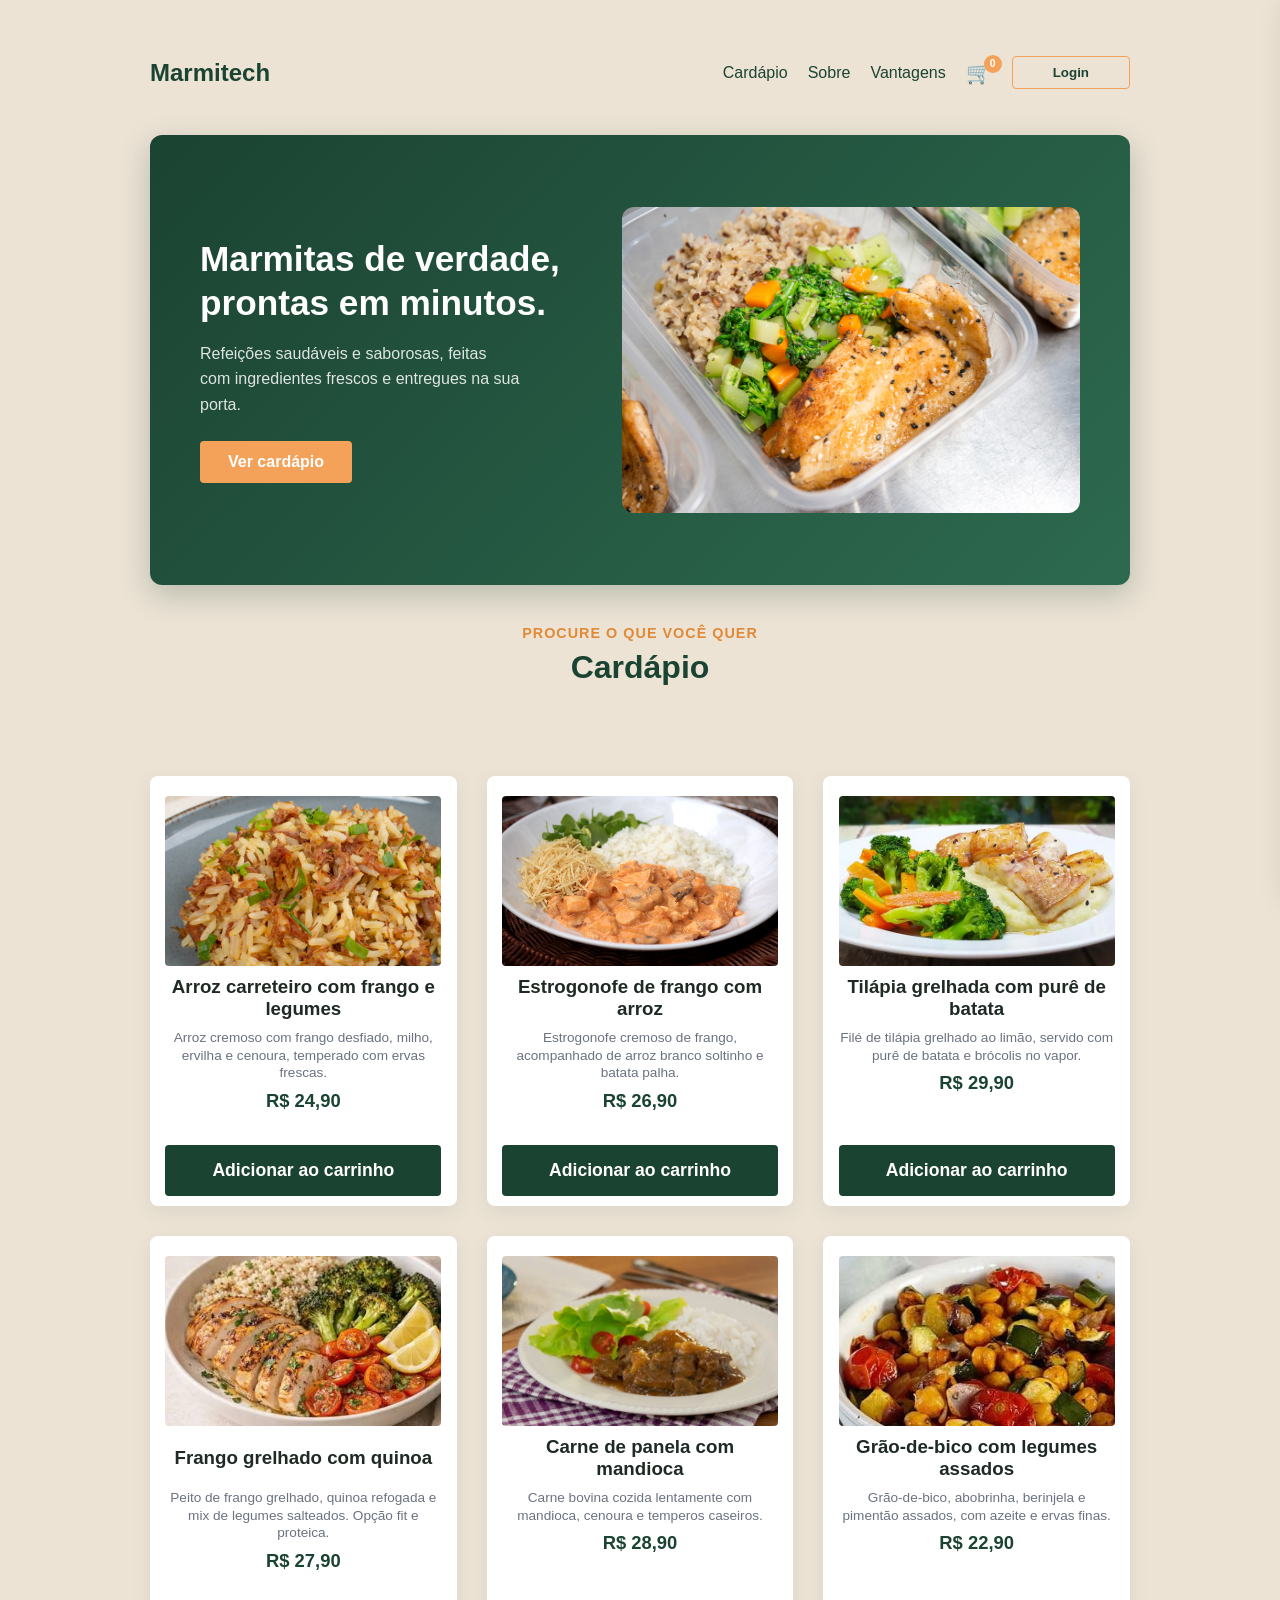
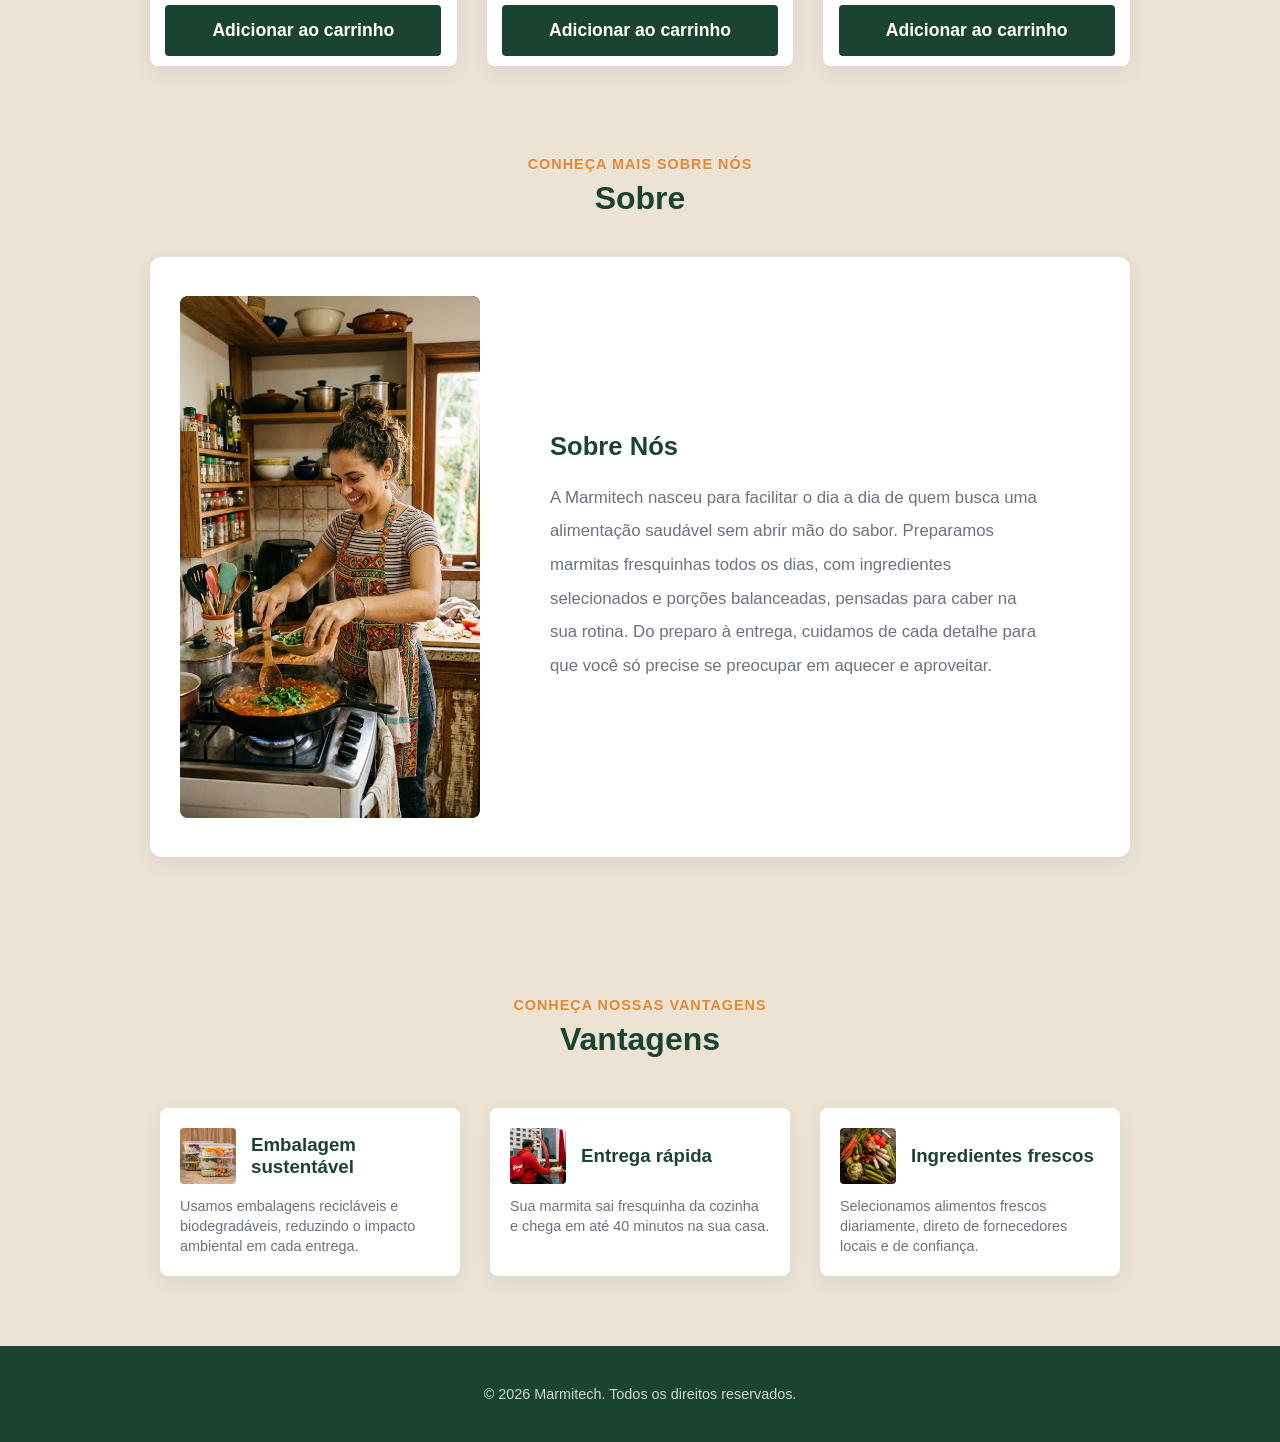
==== marmitech-frontend/index.html @ 0c3fb69a "Feat/ Adiciona a api sem tratamento" ====
<!DOCTYPE html>
<html lang="pt-br">
<head>
    <meta charset="UTF-8">
    <meta name="viewport" content="width=device-width, initial-scale=1.0">
    <title>Marmitech</title>
    <link rel="stylesheet" href="css/style.css">
</head>
<body>
    <header>
        <div class="content">
            <nav>
                <p class="brand">Marmitech</p>
                <ul>
                    <li><a href="#catalog">Cardápio</a></li>
                    <li><a href="#about">Sobre</a></li>
                    <li><a href="#feature">Vantagens</a></li>
                    <li>
                        <button type="button" id="cartToggle" class="cart-toggle" aria-label="Abrir carrinho">
                            🛒 <span class="cart-count" id="cartCount">0</span>
                        </button>
                    </li>
                    <li class="auth-area">
                        <button type="button" id="authToggle" class="login-button">Login</button>
                        <div class="account-menu" id="accountMenu" hidden>
                            <button type="button" id="logoutBtn" class="account-menu-logout">Sair</button>
                        </div>
                    </li>
                </ul>
            </nav>
            <div class="header-block">
                <div class="text">
                    <h2>Marmitas de verdade, prontas em minutos.</h2>
                    <p>Refeições saudáveis e saborosas, feitas com ingredientes frescos e entregues na sua porta.</p>
                    <a href="#catalog" class="hero-cta">Ver cardápio</a>
                </div>
                <img src="images/marmita1.jpg" alt="marmita">
            </div>
        </div>
    </header>
    <section class="catalog" id="catalog">
        <div class="content">
            <div class="title-wrapper-catalog reveal">
                <p>Procure o que você quer</p>
                <h3>Cardápio</h3>
            </div>
            <div class="card-wrapper">
                <div class="card-item reveal" data-name="Arroz carreteiro com frango e legumes" data-price="24.90">
                    <img src="images/marmita1.png" alt="marmita">
                    <div class="card-content">
                        <h3>Arroz carreteiro com frango e legumes</h3>
                        <p>Arroz cremoso com frango desfiado, milho, ervilha e cenoura, temperado com ervas frescas.</p>
                        <span class="card-price">R$ 24,90</span>
                        <button type="button">Adicionar ao carrinho</button>
                    </div>
                </div>
                <div class="card-item reveal" data-name="Estrogonofe de frango com arroz" data-price="26.90">
                    <img src="images/marmita2.jpg" alt="marmita">
                    <div class="card-content">
                        <h3>Estrogonofe de frango com arroz</h3>
                        <p>Estrogonofe cremoso de frango, acompanhado de arroz branco soltinho e batata palha.</p>
                        <span class="card-price">R$ 26,90</span>
                        <button type="button">Adicionar ao carrinho</button>
                    </div>
                </div>
                <div class="card-item reveal" data-name="Tilápia grelhada com purê de batata" data-price="29.90">
                    <img src="images/marmita3.webp" alt="marmita">
                    <div class="card-content">
                        <h3>Tilápia grelhada com purê de batata</h3>
                        <p>Filé de tilápia grelhado ao limão, servido com purê de batata e brócolis no vapor.</p>
                        <span class="card-price">R$ 29,90</span>
                        <button type="button">Adicionar ao carrinho</button>
                    </div>
                </div>
                <div class="card-item reveal" data-name="Frango grelhado com quinoa" data-price="27.90">
                    <img src="images/marmita4.jpg" alt="marmita">
                    <div class="card-content">
                        <h3>Frango grelhado com quinoa</h3>
                        <p>Peito de frango grelhado, quinoa refogada e mix de legumes salteados. Opção fit e proteica.</p>
                        <span class="card-price">R$ 27,90</span>
                        <button type="button">Adicionar ao carrinho</button>
                    </div>
                </div>
                <div class="card-item reveal" data-name="Carne de panela com mandioca" data-price="28.90">
                    <img src="images/marmita5.jpg" alt="marmita">
                    <div class="card-content">
                        <h3>Carne de panela com mandioca</h3>
                        <p>Carne bovina cozida lentamente com mandioca, cenoura e temperos caseiros.</p>
                        <span class="card-price">R$ 28,90</span>
                        <button type="button">Adicionar ao carrinho</button>
                    </div>
                </div>
                <div class="card-item reveal" data-name="Grão-de-bico com legumes assados" data-price="22.90">
                    <img src="images/marmita6.jpg" alt="marmita">
                    <div class="card-content">
                        <h3>Grão-de-bico com legumes assados</h3>
                        <p>Grão-de-bico, abobrinha, berinjela e pimentão assados, com azeite e ervas finas.</p>
                        <span class="card-price">R$ 22,90</span>
                        <button type="button">Adicionar ao carrinho</button>
                    </div>
                </div>
            </div>
        </div>
    </section>
    <section class="about" id="about">
        <div class="content">
            <div class="title-wrapper-about reveal">
                <p>Conheça mais sobre nós</p>
                <h3>Sobre</h3>
            </div>
            <div class="about-content reveal">
                <div class="about-text">
                    <div class="left">
                        <img src="images/about.jpg" alt="About">
                    </div>
                    <div class="right">
                        <h3>Sobre Nós</h3>
                        <p>A Marmitech nasceu para facilitar o dia a dia de quem busca uma alimentação saudável sem abrir mão do sabor. Preparamos marmitas fresquinhas todos os dias, com ingredientes selecionados e porções balanceadas, pensadas para caber na sua rotina. Do preparo à entrega, cuidamos de cada detalhe para que você só precise se preocupar em aquecer e aproveitar.</p>
                    </div>
                </div>
            </div>
        </div>
    </section>
    <section class="feature" id="feature">
        <div class="content">
            <div class="title-wrapper-feature reveal">
                <p>Conheça nossas vantagens</p>
                <h3>Vantagens</h3>
            </div>
            <div class="feature-card-block">
                <div class="feature-card-item reveal">
                    <div class="feature-header">
                        <img src="images/feature.jpg" alt="Embalagem sustentável">
                        <h3>Embalagem sustentável</h3>
                    </div>
                    <p>Usamos embalagens recicláveis e biodegradáveis, reduzindo o impacto ambiental em cada entrega.</p>
                </div>
                <div class="feature-card-item reveal">
                    <div class="feature-header">
                        <img src="images/feature2.jpg" alt="Entrega rápida">
                        <h3>Entrega rápida</h3>
                    </div>
                    <p>Sua marmita sai fresquinha da cozinha e chega em até 40 minutos na sua casa.</p>
                </div>
                <div class="feature-card-item reveal">
                    <div class="feature-header">
                        <img src="images/feature3.webp" alt="Ingredientes frescos">
                        <h3>Ingredientes frescos</h3>
                    </div>
                    <p>Selecionamos alimentos frescos diariamente, direto de fornecedores locais e de confiança.</p>
                </div>
            </div>
        </div>
    </section>
    <footer>
        <div class="main">
            <div class="content footer-link">
                <div class="footer-company">
                    <p>&copy; 2026 Marmitech. Todos os direitos reservados.</p>
                </div>
            </div>
        </div>
    </footer>

    <div class="auth-overlay" id="authOverlay">
        <div class="auth-modal">
            <div class="auth-header">
                <div class="auth-tabs">
                    <button type="button" class="auth-tab active" id="loginTab" data-tab="login">Entrar</button>
                    <button type="button" class="auth-tab" id="signupTab" data-tab="signup">Criar conta</button>
                </div>
                <button class="auth-close" id="authClose" type="button" aria-label="Fechar">&times;</button>
            </div>

            <form id="loginForm" class="auth-form">
                <label>E-mail
                    <input type="email" name="email" required>
                </label>
                <label>Senha
                    <input type="password" name="password" required minlength="6">
                </label>
                <p class="auth-error" id="loginError" hidden></p>
                <button type="submit" class="auth-submit">Entrar</button>
            </form>

            <form id="signupForm" class="auth-form" hidden>
                <label>Nome
                    <input type="text" name="name" required>
                </label>
                <label>E-mail
                    <input type="email" name="email" required>
                </label>
                <label>Senha
                    <input type="password" name="password" required minlength="6">
                </label>
                <label>Confirmar senha
                    <input type="password" name="confirmPassword" required minlength="6">
                </label>
                <p class="auth-error" id="signupError" hidden></p>
                <button type="submit" class="auth-submit">Criar conta</button>
            </form>
        </div>
    </div>

    <div class="cart-overlay" id="cartOverlay"></div>
    <aside class="cart-drawer" id="cartDrawer">
        <div class="cart-header">
            <h3>Seu carrinho</h3>
            <button class="cart-close" id="cartClose" type="button" aria-label="Fechar carrinho">&times;</button>
        </div>
        <div class="cart-items" id="cartItems">
            <p class="cart-empty">Seu carrinho está vazio.</p>
        </div>
        <div class="cart-footer">
            <div class="cart-total">
                <span>Total</span>
                <span id="cartTotal">R$ 0,00</span>
            </div>
            <button class="cart-checkout-btn" id="cartCheckoutBtn" type="button" disabled>Finalizar pedido</button>
        </div>
    </aside>

    <div class="checkout-overlay" id="checkoutOverlay">
        <div class="checkout-modal">
            <div class="checkout-header">
                <h3>Finalizar pedido</h3>
                <button class="checkout-close" id="checkoutClose" type="button" aria-label="Fechar">&times;</button>
            </div>
            <form id="checkoutForm">
                <label>Nome completo
                    <input type="text" name="name" required>
                </label>
                <label>Endereço de entrega
                    <input type="text" name="address" required>
                </label>
                <label>Forma de pagamento
                    <select name="payment">
                        <option value="pix">Pix</option>
                        <option value="cartao">Cartão de crédito</option>
                        <option value="dinheiro">Dinheiro na entrega</option>
                    </select>
                </label>
                <div class="checkout-summary" id="checkoutSummary"></div>
                <button type="submit" class="checkout-submit">Confirmar pedido</button>
            </form>
            <div class="checkout-success" id="checkoutSuccess" hidden>
                <h3>Pedido confirmado!</h3>
                <p>Obrigado, <span id="successName"></span>! Seu pedido no valor de <span id="successTotal"></span> foi recebido e já está sendo preparado.</p>
                <button class="checkout-done-btn" id="checkoutDoneBtn" type="button">Fechar</button>
            </div>
        </div>
    </div>

    <script src="js/script.js"></script>
</body>
</html>
---- marmitech-frontend/css/style.css ----
:root {
    --color-primary: #1b4332;
    --color-primary-light: #2d6a4f;
    --color-accent: #f4a259;
    --color-accent-dark: #e08a37;
    --color-bg: #ece3d5;
    --color-card: #ffffff;
    --color-text: #1f2a24;
    --color-text-muted: #6b7280;
}

*{
    margin: 0px;
    padding: 0px;
    box-sizing: border-box;
    outline: none;
    font-family: sans-serif;
}

html {
    scroll-behavior: smooth;
}

html,
body {
    width: 100%;
    overflow-x: hidden;
    background: var(--color-bg);
    color: var(--color-text);
}

header {
    width: 100%;
    height: auto;
    background-color: var(--color-bg);
}

.content {
    max-width: 1000px;
    min-width: 300px;
    margin: 0 auto;
    display: flex;
    flex-direction: column;
    padding: 10px;
}

nav {
    width: 100%;
    height: 125px;
    display: flex;
    flex-direction: row;
    align-items: center;
    justify-content: space-between;
}

.brand {
    font-size: 24px;
    font-weight: bold;
    color: var(--color-primary);
    cursor: pointer;
    transition: transform 0.3s ease;
}

.brand:hover {
    transform: scale(1.05);
}

nav ul {
    display: flex;
    flex-direction: row;
    align-items: center;
    gap: 20px;
}

nav ul li {
    list-style: none;
    padding: 10px 0;
    cursor: pointer;
    display: flex;
    align-items: center;
}

nav ul li a {
    position: relative;
    color: var(--color-primary);
    text-decoration: none;
}

nav ul li a::after {
    content: '';
    position: absolute;
    left: 0;
    bottom: -4px;
    width: 0%;
    height: 2px;
    background: var(--color-accent);
    transition: width 0.3s ease;
}

nav ul li a:hover {
    transition: color 0.3s;
    color: var(--color-accent-dark);
}

nav ul li a:hover::after {
    width: 100%;
}

.login-button {
    border: 1px solid var(--color-accent);
    background: transparent;
    padding: 8px 40px;
    cursor: pointer;
    color: var(--color-primary);
    font-weight: bold;
    border-radius: 4px;
}

.login-button:hover {
    transition: background 0.3s, color 0.3s;
    background: var(--color-accent);
    color: white;
}

.auth-area {
    position: relative;
}

.account-menu {
    position: absolute;
    top: calc(100% + 8px);
    right: 0;
    background: var(--color-card);
    border-radius: 8px;
    box-shadow: 0px 10px 25px rgba(0, 0, 0, 0.12);
    padding: 8px;
    z-index: 50;
    min-width: 120px;
}

.account-menu-logout {
    width: 100%;
    border: none;
    background: transparent;
    padding: 8px 10px;
    color: var(--color-text);
    font-size: 0.9em;
    text-align: left;
    cursor: pointer;
    border-radius: 4px;
}

.account-menu-logout:hover {
    background: var(--color-bg);
}

.cart-toggle {
    position: relative;
    background: transparent;
    border: none;
    cursor: pointer;
    font-size: 1.3em;
    color: var(--color-primary);
    display: flex;
    align-items: center;
}

.cart-count {
    position: absolute;
    top: -6px;
    right: -10px;
    background: var(--color-accent);
    color: white;
    font-size: 0.5em;
    font-weight: bold;
    min-width: 18px;
    height: 18px;
    border-radius: 50%;
    display: flex;
    align-items: center;
    justify-content: center;
    padding: 0 4px;
}

.content .header-block {
    max-width: 1000px;
    min-width: 300px;
    height: 450px;
    background: linear-gradient(135deg, var(--color-primary) 0%, var(--color-primary-light) 100%);
    border-radius: 12px;
    box-shadow: 0px 10px 30px 0px rgba(27, 67, 50, 0.25);
    position: relative;
    z-index: 10;
    padding: 40px 50px;
    display: flex;
    flex-direction: row;
    align-items: center;
    justify-content: space-between;
    gap: 20px;
    overflow: hidden;
}

.header-block img {
    width: 52%;
    max-width: 460px;
    flex-shrink: 0;
    border-radius: 12px;
    animation: floatY 4s ease-in-out infinite;
}

@keyframes floatY {
    0%, 100% {
        transform: translateY(0);
    }
    50% {
        transform: translateY(-14px);
    }
}

.header-block .text {
    max-width: 380px;
    flex-shrink: 1;
}

.header-block .text h2 {
    color: white;
    font-size: 2.2em;
    line-height: 1.25;
    margin-bottom: 16px;
}

.header-block .text p {
    max-width: 320px;
    color: rgba(255, 255, 255, 0.85);
    line-height: 1.6;
    margin-bottom: 24px;
}

.hero-cta {
    display: inline-block;
    background: var(--color-accent);
    color: white;
    font-weight: bold;
    padding: 12px 28px;
    border-radius: 4px;
    text-decoration: none;
    transition: background 0.3s ease, transform 0.15s ease;
}

.hero-cta:hover {
    background: var(--color-accent-dark);
}

.hero-cta:active {
    transform: scale(0.96);
}

.title-wrapper-catalog p,
.title-wrapper-about p,
.title-wrapper-feature p {
    color: var(--color-accent-dark);
    text-transform: uppercase;
    letter-spacing: 1px;
    font-size: 0.9em;
    font-weight: bold;
    margin-bottom: 8px;
}

.title-wrapper-catalog h3,
.title-wrapper-about h3,
.title-wrapper-feature h3 {
    color: var(--color-primary);
    font-size: 2em;
}

.title-wrapper-catalog,
.title-wrapper-about,
.title-wrapper-feature {
    width: 100%;
    text-align: center;
    padding: 20px 0 40px;
}

section .catalog {
    width: 100vw;
    padding: 100px;
}

.card-item button,
.login-button,
.cart-toggle,
.cart-checkout-btn,
.checkout-submit,
.auth-submit {
    transition: transform 0.15s ease, background 0.3s ease;
}

.card-item button:active,
.login-button:active,
.cart-checkout-btn:active:not(:disabled),
.checkout-submit:active,
.auth-submit:active {
    transform: scale(0.96);
}

section .card-wrapper {
    max-width: 1000px;
    height: 100%;
    display: grid;
    grid-template-columns: repeat(auto-fill, minmax(270px, 1fr));
    grid-gap: 30px;
    padding-top: 50px;
}

section .card-item {
    height: 430px;
    background: var(--color-card);
    border-radius: 8px;
    box-shadow: 0px 6px 20px 0px rgba(27, 67, 50, 0.08);
    display: flex;
    flex-direction: column;
    align-items: center;
    justify-content: flex-start;
    padding-top: 20px;
    transition: opacity 0.6s ease, transform 0.3s, box-shadow 0.3s;
}

section .card-item:hover {
    transform: translateY(-4px);
    box-shadow: 0px 12px 28px 0px rgba(27, 67, 50, 0.14);
}

.card-content {
    width: 100%;
    flex: 1;
    display: flex;
    flex-direction: column;
    align-items: center;
    justify-content: flex-start;
    text-align: center;
    gap: 8px;
    padding: 10px 5%;
}

.card-item img {
    width: 90%;
    height: 170px;
    object-fit: cover;
    border-radius: 4px;
}

.card-item h3 {
    width: 100%;
    min-height: 2.4em;
    line-height: 1.2;
    display: flex;
    align-items: center;
    justify-content: center;
}

.card-item p {
    width: 100%;
    min-height: 2.6em;
    line-height: 1.3;
    color: var(--color-text-muted);
    font-size: 0.85em;
}

.card-price {
    width: 100%;
    color: var(--color-primary);
    font-weight: bold;
    font-size: 1.15em;
}

.card-item button {
    width: 100%;
    margin-top: auto;
    padding: 15px 0px;
    border: none;
    background: var(--color-primary);
    border-radius: 4px;
    color: white;
    font-weight: bold;
    font-size: 1.1em;
    cursor: pointer;
    transition: background 0.3s;
}

.card-item button:hover {
    background: var(--color-accent);
}

.about {
    width: 100%;
    height: 100%;
    display: flex;
    align-items: center;
    justify-content: center;
    padding: 50px 10px;
}

.about-content {
    max-width: 1000px;
    min-width: 300px;
    height: 600px;
    background: var(--color-card);
    box-shadow: 0px 6px 20px 0px rgba(27, 67, 50, 0.08);
    margin: 0 auto;
    border-radius: 12px;
    z-index: 10;
    padding: 10px;
}

.about-text {
    width: 100%;
    height: 100%;
    display: flex;
    flex-direction: row;
    align-items: center;
    justify-content: flex-start;
    gap: 70px;
    padding: 0 20px;
}

.left {
    width: 300px;
    height: 90%;
    flex-shrink: 0;
    background: var(--color-primary);
    border-radius: 8px;
    overflow: hidden;
}

.left img {
    width: 100%;
    height: 100%;
    object-fit: cover;
    border-radius: 8px;
    display: block;
    margin: auto;
}

.right {
    flex: 1;
    height: 80%;
    display: flex;
    flex-direction: column;
    align-items: flex-start;
    justify-content: center;
}

.right h3 {
    color: var(--color-primary);
    font-size: 1.6em;
    width: 90%;
    margin-bottom: 20px;
}

.right p {
    width: 90%;
    font-size: 1.05em;
    line-height: 2;
    color: var(--color-text-muted);
}

.feature {
    width: 100%;
    height: 100%;
    background: var(--color-bg);
    display: flex;
    align-items: center;
    justify-content: center;
    padding: 50px 0px;
}

.feature-card-block {
    max-width: 1000px;
    min-width: 300px;
    margin: 0 auto;
    padding: 10px;
    display: grid;
    grid-template-columns: repeat(auto-fit, minmax(260px, 1fr));
    grid-gap: 30px;
}

.feature-card-item {
    height: 100%;
    background: var(--color-card);
    box-shadow: 0px 6px 20px 0px rgba(27, 67, 50, 0.08);
    border-radius: 8px;
    padding: 20px;
    display: flex;
    flex-direction: column;
    align-items: flex-start;
    text-align: left;
    gap: 12px;
    transition: opacity 0.6s ease, transform 0.3s, box-shadow 0.3s;
}

.feature-card-item:hover {
    transform: translateY(-4px);
    box-shadow: 0px 12px 28px 0px rgba(27, 67, 50, 0.14);
}

.feature-header {
    width: 100%;
    display: flex;
    flex-direction: row;
    align-items: center;
    gap: 15px;
}

.feature-header h3 {
    color: var(--color-primary);
    line-height: 1.2;
}

.feature-card-item p {
    width: 100%;
    color: var(--color-text-muted);
    font-size: 0.9em;
    line-height: 1.4;
}

.feature-header img {
    width: 56px;
    height: 56px;
    object-fit: cover;
    border-radius: 4px;
    flex-shrink: 0;
}

.reveal {
    opacity: 0;
    transform: translateY(30px);
    transition: opacity 0.6s ease, transform 0.6s ease;
}

.reveal.visible {
    opacity: 1;
    transform: translateY(0);
}

.card-wrapper .card-item:nth-child(1) { transition-delay: 0s; }
.card-wrapper .card-item:nth-child(2) { transition-delay: 0.08s; }
.card-wrapper .card-item:nth-child(3) { transition-delay: 0.16s; }
.card-wrapper .card-item:nth-child(4) { transition-delay: 0.24s; }
.card-wrapper .card-item:nth-child(5) { transition-delay: 0.32s; }
.card-wrapper .card-item:nth-child(6) { transition-delay: 0.4s; }

.feature-card-block .feature-card-item:nth-child(1) { transition-delay: 0s; }
.feature-card-block .feature-card-item:nth-child(2) { transition-delay: 0.1s; }
.feature-card-block .feature-card-item:nth-child(3) { transition-delay: 0.2s; }

footer {
    width: 100%;
    background: var(--color-primary);
    padding: 30px 0px;
}

.footer-company p {
    text-align: center;
    color: rgba(255, 255, 255, 0.8);
    font-size: 0.9em;
}

.cart-overlay {
    position: fixed;
    inset: 0;
    background: rgba(0, 0, 0, 0.45);
    opacity: 0;
    pointer-events: none;
    transition: opacity 0.3s ease;
    z-index: 100;
}

.cart-overlay.open {
    opacity: 1;
    pointer-events: auto;
}

.cart-drawer {
    position: fixed;
    top: 0;
    right: -380px;
    width: 360px;
    max-width: 90vw;
    height: 100vh;
    background: var(--color-card);
    box-shadow: -10px 0 30px rgba(0, 0, 0, 0.15);
    z-index: 101;
    display: flex;
    flex-direction: column;
    transition: right 0.3s ease;
    padding: 20px;
}

.cart-drawer.open {
    right: 0;
}

.cart-header {
    display: flex;
    justify-content: space-between;
    align-items: center;
    padding-bottom: 15px;
    border-bottom: 1px solid #eee;
}

.cart-header h3 {
    color: var(--color-primary);
}

.cart-close,
.checkout-close {
    background: none;
    border: none;
    font-size: 1.5em;
    cursor: pointer;
    color: var(--color-text-muted);
    line-height: 1;
}

.cart-items {
    flex: 1;
    overflow-y: auto;
    padding: 15px 0;
    display: flex;
    flex-direction: column;
    gap: 15px;
}

.cart-empty {
    color: var(--color-text-muted);
    text-align: center;
    margin-top: 40px;
}

.cart-item {
    display: flex;
    justify-content: space-between;
    align-items: center;
    gap: 10px;
    border-bottom: 1px solid #f0f0f0;
    padding-bottom: 12px;
}

.cart-item-info h4 {
    font-size: 0.95em;
    color: var(--color-text);
    margin-bottom: 4px;
}

.cart-item-info span {
    color: var(--color-text-muted);
    font-size: 0.85em;
}

.cart-item-actions {
    display: flex;
    align-items: center;
    gap: 6px;
}

.qty-btn {
    width: 24px;
    height: 24px;
    border: 1px solid #ddd;
    background: white;
    border-radius: 4px;
    cursor: pointer;
}

.qty-value {
    min-width: 16px;
    text-align: center;
}

.remove-btn {
    background: none;
    border: none;
    color: #c0392b;
    font-size: 1.2em;
    cursor: pointer;
    margin-left: 8px;
    line-height: 1;
}

.cart-footer {
    border-top: 1px solid #eee;
    padding-top: 15px;
}

.cart-total {
    display: flex;
    justify-content: space-between;
    font-weight: bold;
    color: var(--color-primary);
    margin-bottom: 12px;
    font-size: 1.1em;
}

.cart-checkout-btn {
    width: 100%;
    padding: 14px;
    border: none;
    border-radius: 4px;
    background: var(--color-accent);
    color: white;
    font-weight: bold;
    font-size: 1em;
    cursor: pointer;
    transition: background 0.3s;
}

.cart-checkout-btn:hover:not(:disabled) {
    background: var(--color-accent-dark);
}

.cart-checkout-btn:disabled {
    background: #ccc;
    cursor: not-allowed;
}

.checkout-overlay {
    position: fixed;
    inset: 0;
    background: rgba(0, 0, 0, 0.5);
    display: flex;
    align-items: center;
    justify-content: center;
    opacity: 0;
    pointer-events: none;
    transition: opacity 0.3s ease;
    z-index: 110;
    padding: 20px;
}

.checkout-overlay.open {
    opacity: 1;
    pointer-events: auto;
}

.checkout-modal {
    background: var(--color-card);
    border-radius: 12px;
    max-width: 480px;
    width: 100%;
    padding: 30px;
    max-height: 90vh;
    overflow-y: auto;
}

.checkout-header {
    display: flex;
    justify-content: space-between;
    align-items: center;
    margin-bottom: 20px;
}

.checkout-header h3 {
    color: var(--color-primary);
}

#checkoutForm label {
    display: block;
    margin-bottom: 15px;
    font-size: 0.9em;
    color: var(--color-text);
}

#checkoutForm input,
#checkoutForm select {
    width: 100%;
    margin-top: 6px;
    padding: 10px;
    border: 1px solid #ddd;
    border-radius: 4px;
    font-size: 1em;
    background: white;
}

.checkout-summary {
    margin: 20px 0;
    padding: 15px;
    background: var(--color-bg);
    border-radius: 8px;
}

.checkout-summary-item {
    display: flex;
    justify-content: space-between;
    font-size: 0.9em;
    color: var(--color-text-muted);
    margin-bottom: 6px;
}

.checkout-summary-total {
    display: flex;
    justify-content: space-between;
    font-weight: bold;
    color: var(--color-primary);
    margin-top: 10px;
    padding-top: 10px;
    border-top: 1px solid #ddd;
}

.checkout-submit {
    width: 100%;
    padding: 14px;
    border: none;
    border-radius: 4px;
    background: var(--color-primary);
    color: white;
    font-weight: bold;
    font-size: 1em;
    cursor: pointer;
    transition: background 0.3s;
}

.checkout-submit:hover {
    background: var(--color-primary-light);
}

.checkout-success {
    text-align: center;
    padding: 20px 0;
}

.checkout-success h3 {
    color: var(--color-primary);
    margin-bottom: 10px;
}

.checkout-success p {
    color: var(--color-text-muted);
    margin-bottom: 20px;
    line-height: 1.6;
}

.checkout-done-btn {
    padding: 12px 30px;
    border: none;
    border-radius: 4px;
    background: var(--color-accent);
    color: white;
    font-weight: bold;
    cursor: pointer;
}

.auth-overlay {
    position: fixed;
    inset: 0;
    background: rgba(0, 0, 0, 0.5);
    display: flex;
    align-items: center;
    justify-content: center;
    opacity: 0;
    pointer-events: none;
    transition: opacity 0.3s ease;
    z-index: 110;
    padding: 20px;
}

.auth-overlay.open {
    opacity: 1;
    pointer-events: auto;
}

.auth-modal {
    background: var(--color-card);
    border-radius: 12px;
    max-width: 400px;
    width: 100%;
    padding: 30px;
    max-height: 90vh;
    overflow-y: auto;
}

.auth-header {
    display: flex;
    justify-content: space-between;
    align-items: center;
    margin-bottom: 25px;
}

.auth-tabs {
    display: flex;
    gap: 20px;
}

.auth-tab {
    background: none;
    border: none;
    padding: 0 0 6px 0;
    font-size: 1.1em;
    font-weight: bold;
    color: var(--color-text-muted);
    cursor: pointer;
    border-bottom: 2px solid transparent;
    transition: color 0.3s, border-color 0.3s;
}

.auth-tab.active {
    color: var(--color-primary);
    border-bottom-color: var(--color-accent);
}

.auth-close {
    background: none;
    border: none;
    font-size: 1.5em;
    cursor: pointer;
    color: var(--color-text-muted);
    line-height: 1;
}

.auth-form label {
    display: block;
    margin-bottom: 15px;
    font-size: 0.9em;
    color: var(--color-text);
}

.auth-form input {
    width: 100%;
    margin-top: 6px;
    padding: 10px;
    border: 1px solid #ddd;
    border-radius: 4px;
    font-size: 1em;
    background: white;
}

.auth-error {
    color: #c0392b;
    font-size: 0.85em;
    margin-bottom: 15px;
}

.auth-submit {
    width: 100%;
    padding: 14px;
    border: none;
    border-radius: 4px;
    background: var(--color-primary);
    color: white;
    font-weight: bold;
    font-size: 1em;
    cursor: pointer;
    transition: background 0.3s;
}

.auth-submit:hover {
    background: var(--color-primary-light);
}
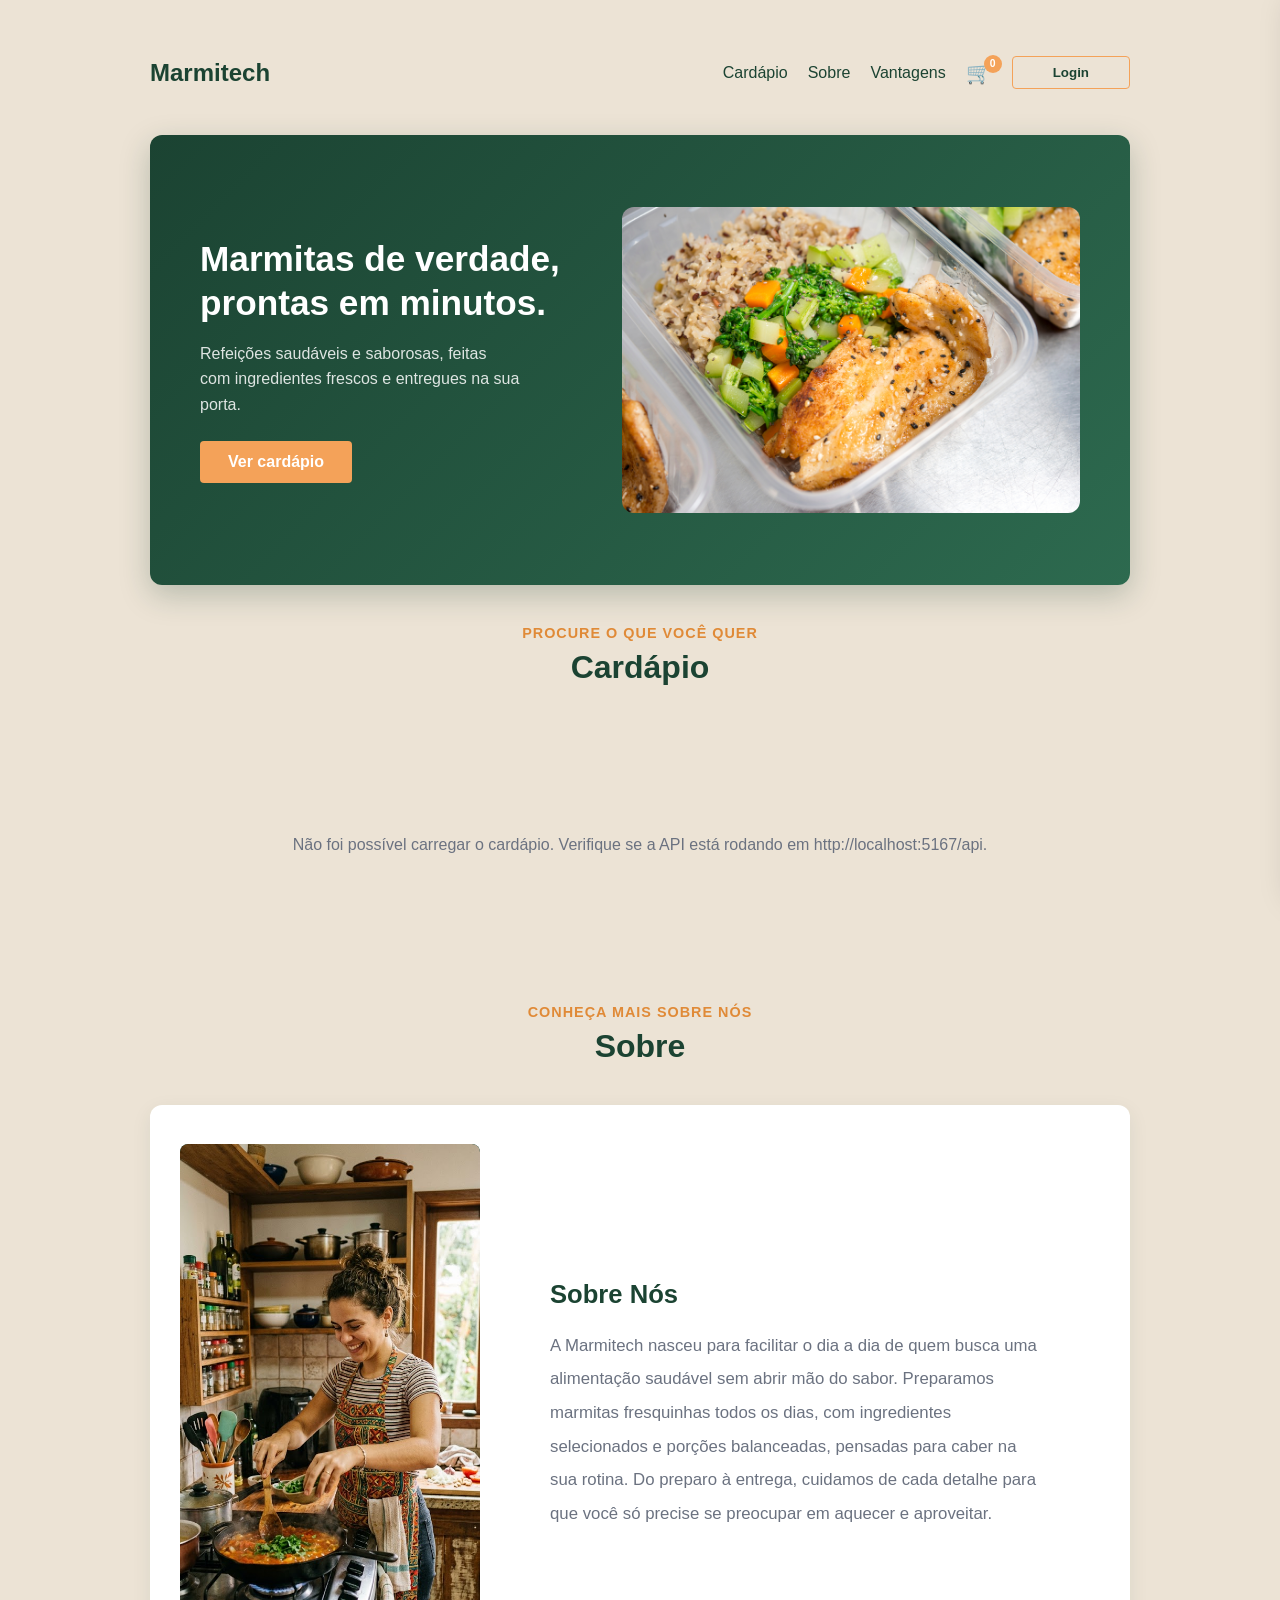
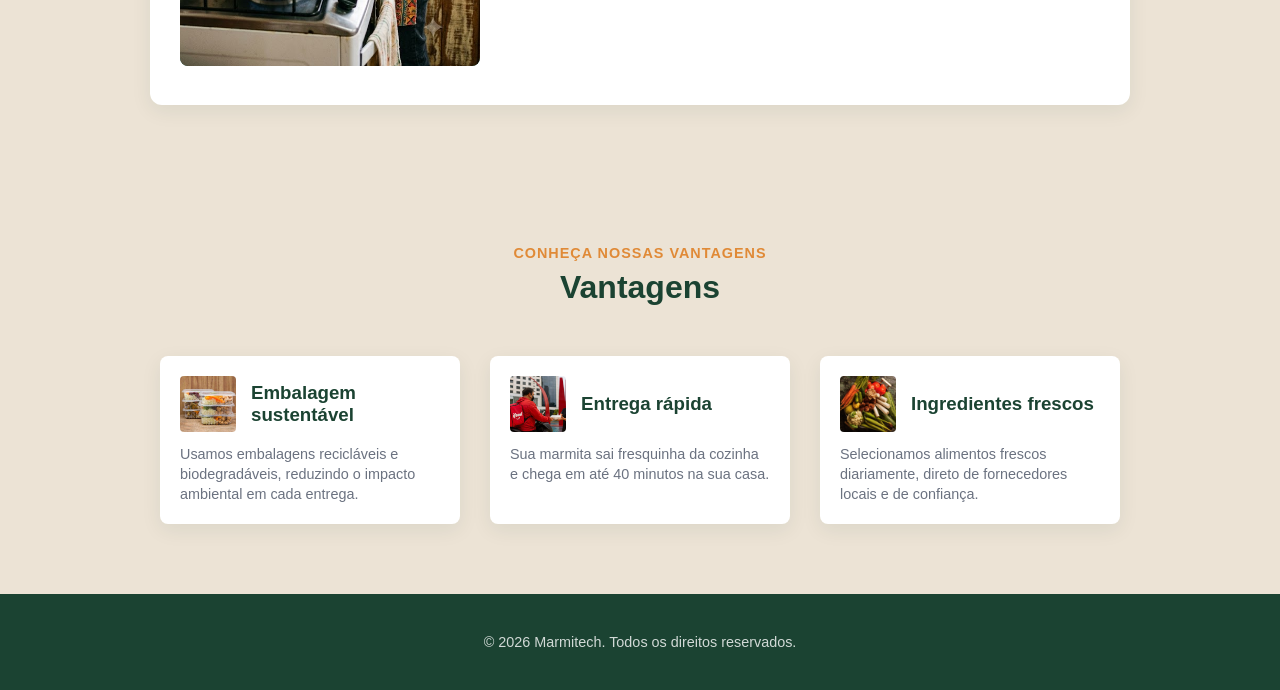
==== commit c3e741e4: "feat: integra frontend com a API (catalogo, auth e checkout)" ====
--- a/marmitech-frontend/index.html
+++ b/marmitech-frontend/index.html
@@ -44,61 +44,8 @@
                 <p>Procure o que você quer</p>
                 <h3>Cardápio</h3>
             </div>
-            <div class="card-wrapper">
-                <div class="card-item reveal" data-name="Arroz carreteiro com frango e legumes" data-price="24.90">
-                    <img src="images/marmita1.png" alt="marmita">
-                    <div class="card-content">
-                        <h3>Arroz carreteiro com frango e legumes</h3>
-                        <p>Arroz cremoso com frango desfiado, milho, ervilha e cenoura, temperado com ervas frescas.</p>
-                        <span class="card-price">R$ 24,90</span>
-                        <button type="button">Adicionar ao carrinho</button>
-                    </div>
-                </div>
-                <div class="card-item reveal" data-name="Estrogonofe de frango com arroz" data-price="26.90">
-                    <img src="images/marmita2.jpg" alt="marmita">
-                    <div class="card-content">
-                        <h3>Estrogonofe de frango com arroz</h3>
-                        <p>Estrogonofe cremoso de frango, acompanhado de arroz branco soltinho e batata palha.</p>
-                        <span class="card-price">R$ 26,90</span>
-                        <button type="button">Adicionar ao carrinho</button>
-                    </div>
-                </div>
-                <div class="card-item reveal" data-name="Tilápia grelhada com purê de batata" data-price="29.90">
-                    <img src="images/marmita3.webp" alt="marmita">
-                    <div class="card-content">
-                        <h3>Tilápia grelhada com purê de batata</h3>
-                        <p>Filé de tilápia grelhado ao limão, servido com purê de batata e brócolis no vapor.</p>
-                        <span class="card-price">R$ 29,90</span>
-                        <button type="button">Adicionar ao carrinho</button>
-                    </div>
-                </div>
-                <div class="card-item reveal" data-name="Frango grelhado com quinoa" data-price="27.90">
-                    <img src="images/marmita4.jpg" alt="marmita">
-                    <div class="card-content">
-                        <h3>Frango grelhado com quinoa</h3>
-                        <p>Peito de frango grelhado, quinoa refogada e mix de legumes salteados. Opção fit e proteica.</p>
-                        <span class="card-price">R$ 27,90</span>
-                        <button type="button">Adicionar ao carrinho</button>
-                    </div>
-                </div>
-                <div class="card-item reveal" data-name="Carne de panela com mandioca" data-price="28.90">
-                    <img src="images/marmita5.jpg" alt="marmita">
-                    <div class="card-content">
-                        <h3>Carne de panela com mandioca</h3>
-                        <p>Carne bovina cozida lentamente com mandioca, cenoura e temperos caseiros.</p>
-                        <span class="card-price">R$ 28,90</span>
-                        <button type="button">Adicionar ao carrinho</button>
-                    </div>
-                </div>
-                <div class="card-item reveal" data-name="Grão-de-bico com legumes assados" data-price="22.90">
-                    <img src="images/marmita6.jpg" alt="marmita">
-                    <div class="card-content">
-                        <h3>Grão-de-bico com legumes assados</h3>
-                        <p>Grão-de-bico, abobrinha, berinjela e pimentão assados, com azeite e ervas finas.</p>
-                        <span class="card-price">R$ 22,90</span>
-                        <button type="button">Adicionar ao carrinho</button>
-                    </div>
-                </div>
+            <div class="card-wrapper" id="cardWrapper">
+                <p class="catalog-loading">Carregando cardápio...</p>
             </div>
         </div>
     </section>
--- a/marmitech-frontend/css/style.css
+++ b/marmitech-frontend/css/style.css
@@ -312,6 +312,15 @@
     padding-top: 50px;
 }
 
+/* NOVO: estado de carregamento do cardápio, enquanto a API responde */
+.catalog-loading {
+    grid-column: 1 / -1;
+    text-align: center;
+    color: var(--color-text-muted);
+    font-size: 1em;
+    padding: 60px 0;
+}
+
 section .card-item {
     height: 430px;
     background: var(--color-card);
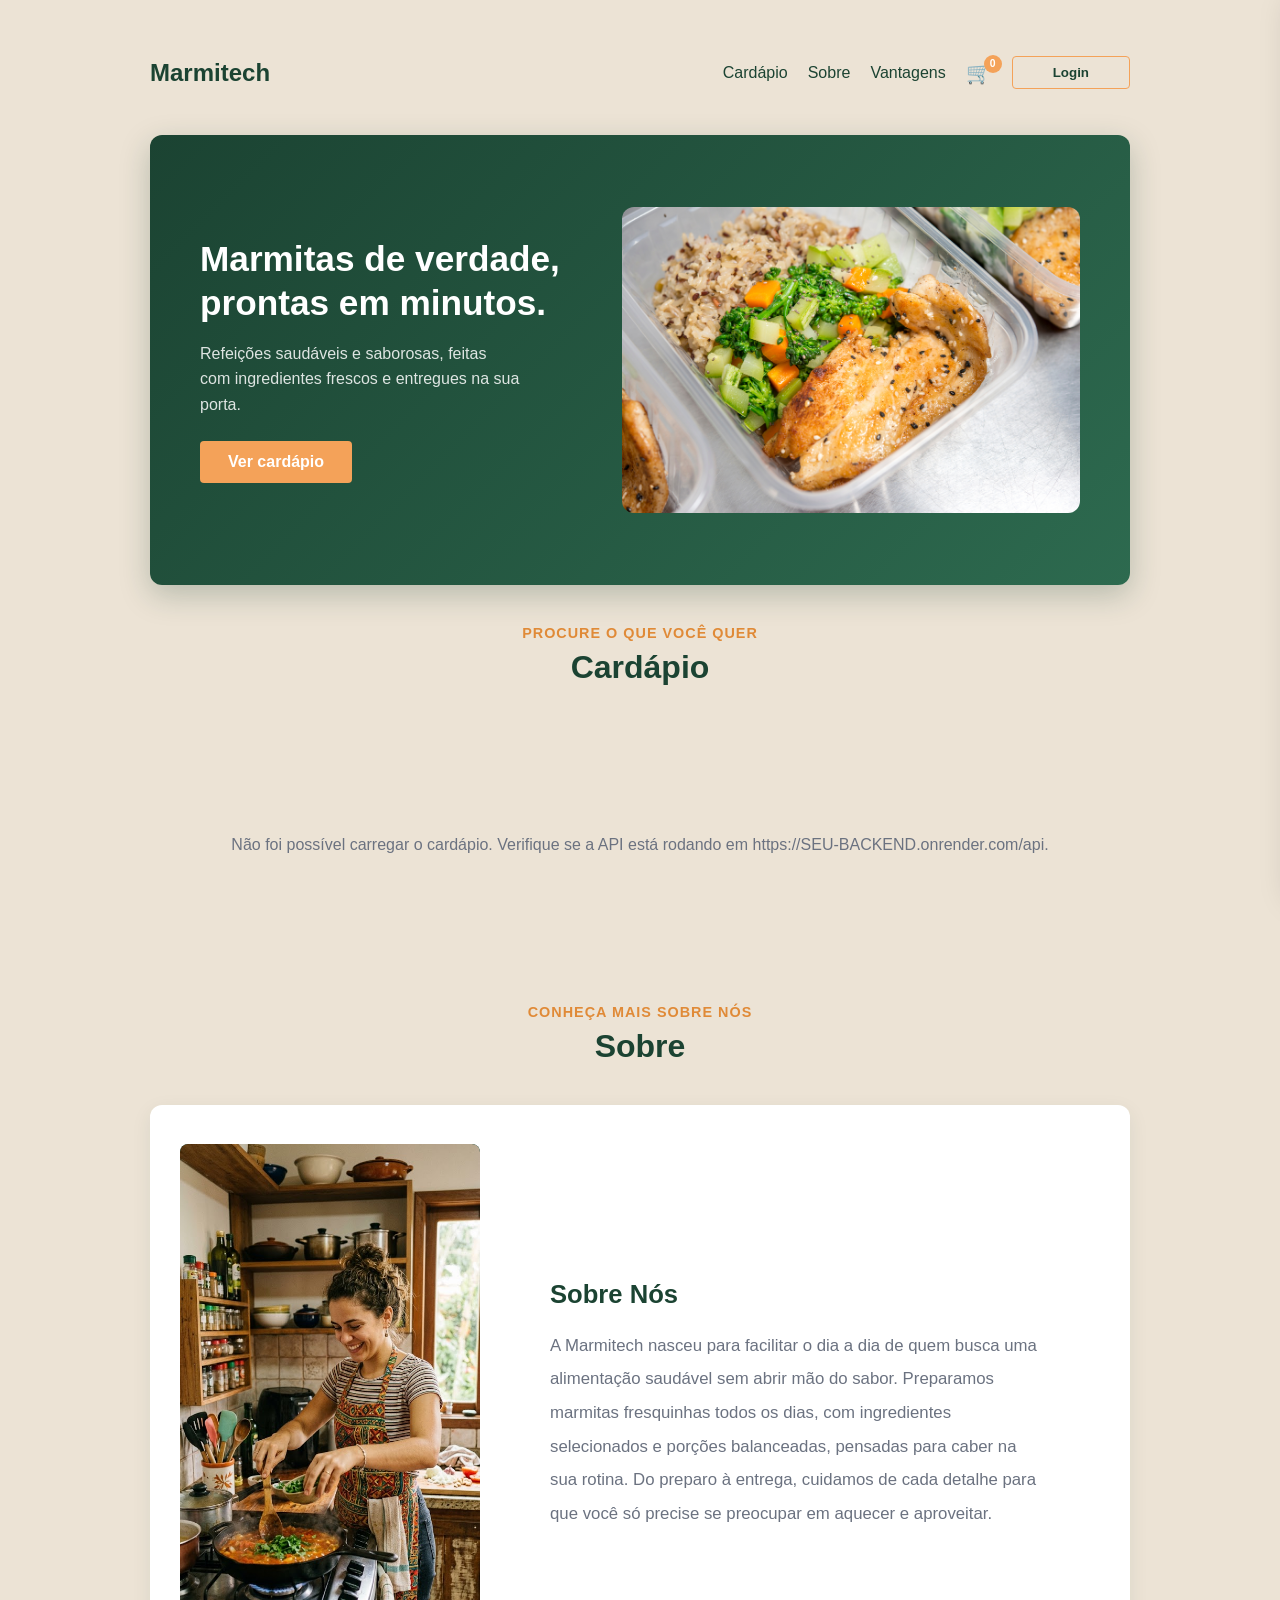
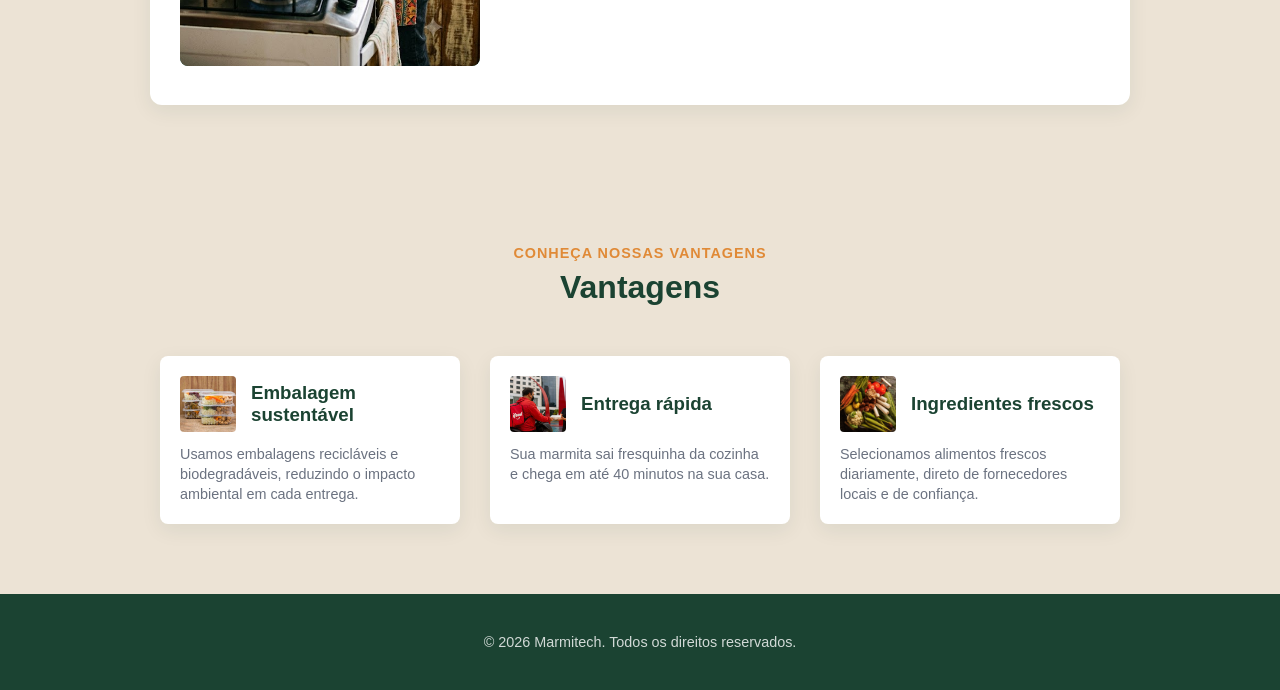
==== commit 0c03d07f: "feat: Adiciona carrinho persistente, historico de pedidos" ====
--- a/marmitech-frontend/index.html
+++ b/marmitech-frontend/index.html
@@ -23,6 +23,7 @@
                     <li class="auth-area">
                         <button type="button" id="authToggle" class="login-button">Login</button>
                         <div class="account-menu" id="accountMenu" hidden>
+                            <button type="button" id="ordersBtn" class="account-menu-orders">Meus pedidos</button>
                             <button type="button" id="logoutBtn" class="account-menu-logout">Sair</button>
                         </div>
                     </li>
@@ -198,6 +199,16 @@
         </div>
     </div>
 
+    <div class="orders-overlay" id="ordersOverlay">
+        <div class="orders-modal">
+            <div class="orders-header">
+                <h3>Meus pedidos</h3>
+                <button class="orders-close" id="ordersClose" type="button" aria-label="Fechar">&times;</button>
+            </div>
+            <div class="orders-list" id="ordersList"></div>
+        </div>
+    </div>
+
     <script src="js/script.js"></script>
 </body>
 </html>
--- a/marmitech-frontend/css/style.css
+++ b/marmitech-frontend/css/style.css
@@ -154,6 +154,22 @@
     background: var(--color-bg);
 }
 
+.account-menu-orders {
+    width: 100%;
+    border: none;
+    background: transparent;
+    padding: 8px 10px;
+    color: var(--color-text);
+    font-size: 0.9em;
+    text-align: left;
+    cursor: pointer;
+    border-radius: 4px;
+}
+
+.account-menu-orders:hover {
+    background: var(--color-bg);
+}
+
 .cart-toggle {
     position: relative;
     background: transparent;
@@ -963,4 +979,108 @@
 
 .auth-submit:hover {
     background: var(--color-primary-light);
+}
+
+.orders-overlay {
+    position: fixed;
+    inset: 0;
+    background: rgba(0, 0, 0, 0.5);
+    display: flex;
+    align-items: center;
+    justify-content: center;
+    opacity: 0;
+    pointer-events: none;
+    transition: opacity 0.3s ease;
+    z-index: 110;
+    padding: 20px;
+}
+
+.orders-overlay.open {
+    opacity: 1;
+    pointer-events: auto;
+}
+
+.orders-modal {
+    background: var(--color-card);
+    border-radius: 12px;
+    max-width: 520px;
+    width: 100%;
+    padding: 30px;
+    max-height: 85vh;
+    overflow-y: auto;
+}
+
+.orders-header {
+    display: flex;
+    justify-content: space-between;
+    align-items: center;
+    margin-bottom: 20px;
+}
+
+.orders-header h3 {
+    color: var(--color-primary);
+}
+
+.orders-close {
+    background: none;
+    border: none;
+    font-size: 1.5em;
+    cursor: pointer;
+    color: var(--color-text-muted);
+    line-height: 1;
+}
+
+.orders-empty {
+    color: var(--color-text-muted);
+    text-align: center;
+    margin: 30px 0;
+}
+
+.order-card {
+    border: 1px solid #eee;
+    border-radius: 8px;
+    padding: 15px;
+    margin-bottom: 15px;
+}
+
+.order-card-header {
+    display: flex;
+    justify-content: space-between;
+    align-items: baseline;
+    margin-bottom: 10px;
+    padding-bottom: 10px;
+    border-bottom: 1px solid #f0f0f0;
+}
+
+.order-card-header h4 {
+    color: var(--color-primary);
+    font-size: 1em;
+}
+
+.order-card-date {
+    color: var(--color-text-muted);
+    font-size: 0.8em;
+}
+
+.order-card-item {
+    display: flex;
+    justify-content: space-between;
+    font-size: 0.9em;
+    color: var(--color-text-muted);
+    margin-bottom: 6px;
+}
+
+.order-card-footer {
+    display: flex;
+    justify-content: space-between;
+    font-size: 0.85em;
+    color: var(--color-text-muted);
+    margin-top: 10px;
+    padding-top: 10px;
+    border-top: 1px solid #f0f0f0;
+}
+
+.order-card-total {
+    font-weight: bold;
+    color: var(--color-primary);
 }
